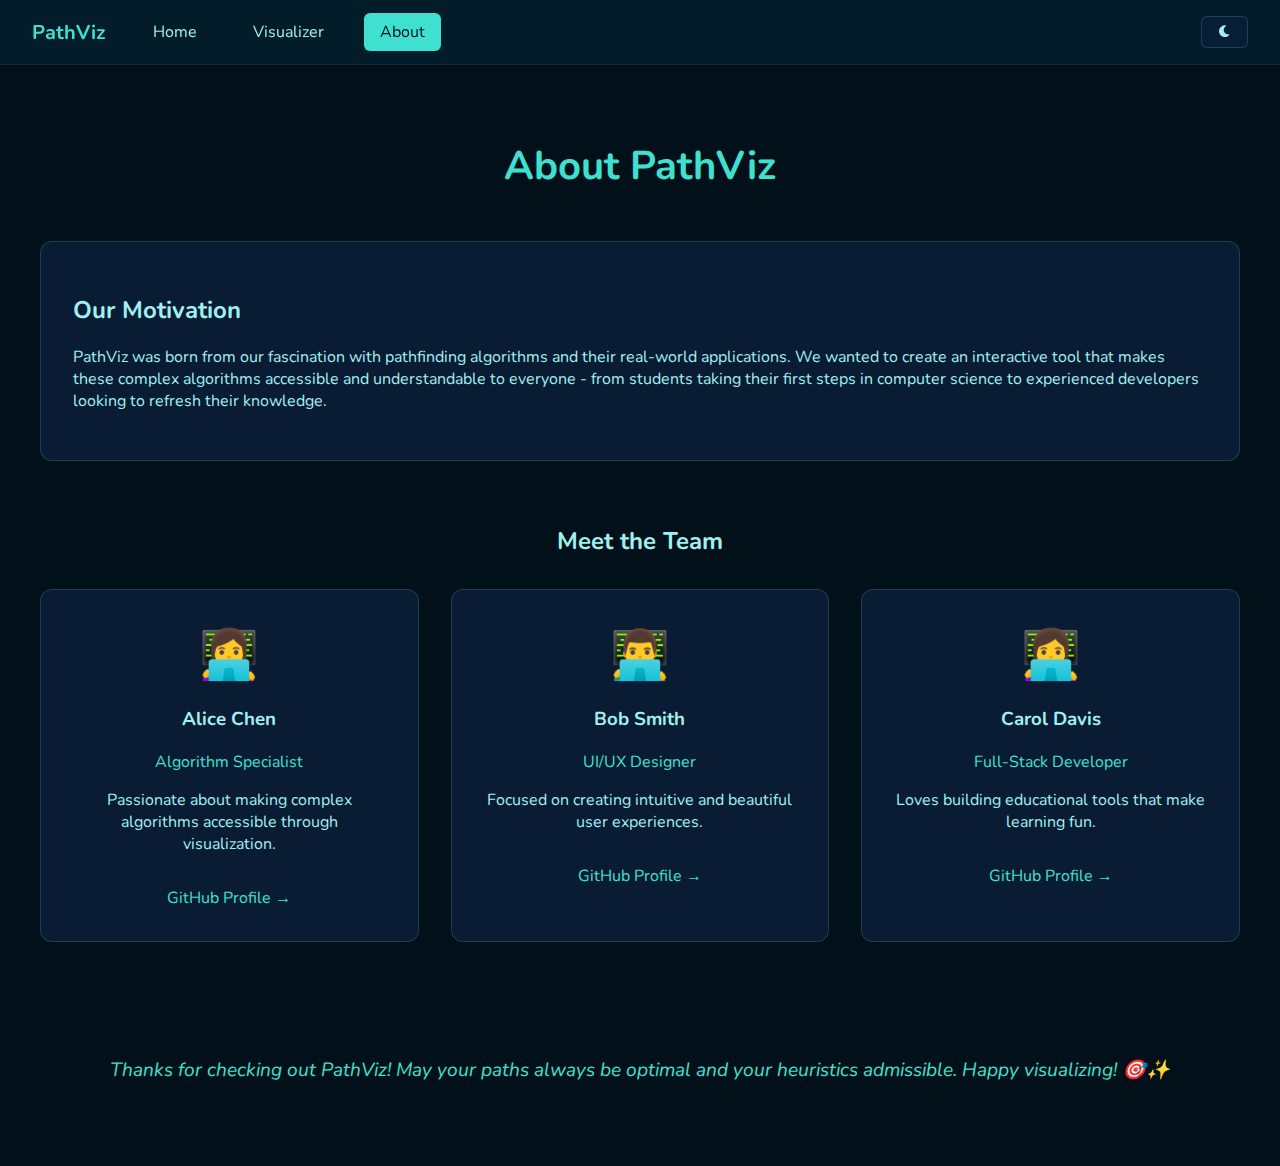
==== about.html @ 30de55ff "MVP is ready" ====
<!DOCTYPE html>
<html lang="en">
<head>
    <meta charset="UTF-8">
    <meta name="viewport" content="width=device-width, initial-scale=1.0">
    <title>About PathViz - Interactive Algorithm Learning</title>
    <link rel="preconnect" href="https://fonts.googleapis.com">
    <link rel="preconnect" href="https://fonts.gstatic.com" crossorigin>
    <link href="https://fonts.googleapis.com/css2?family=Nunito:wght@300;400;600;700&family=JetBrains+Mono:wght@400;500&display=swap" rel="stylesheet">
    <link rel="stylesheet" href="about.css">
    <link rel="stylesheet" href="https://cdnjs.cloudflare.com/ajax/libs/font-awesome/6.0.0/css/all.min.css">
</head>
<body>
    <nav class="navbar">
        <div class="nav-left">
            <a href="landing.html" class="home-link">
                <div class="logo">PathViz</div>
            </a>
            <div class="nav-pagelinks">
                <a href="landing.html" class="nav-link">Home</a>
                <a href="index.html" class="nav-link">Visualizer</a>
                <a href="about.html" class="nav-link active-page">About</a>
            </div>
        </div>
        <button id="theme-toggle" class="theme-btn">
            <i class="fas fa-moon dark-icon"></i>
            <i class="fas fa-sun light-icon"></i>
        </button>
    </nav>

    <main class="about-container">
        <h1>About PathViz</h1>
        
        <section class="motivation-section">
            <div class="motivation-card">
                <h2>Our Motivation</h2>
                <p>PathViz was born from our fascination with pathfinding algorithms and their real-world applications. We wanted to create an interactive tool that makes these complex algorithms accessible and understandable to everyone - from students taking their first steps in computer science to experienced developers looking to refresh their knowledge.</p>
            </div>
        </section>

        <section class="team-section">
            <h2>Meet the Team</h2>
            <div class="dev-cards">
                <div class="dev-card">
                    <div class="dev-avatar">👩‍💻</div>
                    <h3>Alice Chen</h3>
                    <p class="dev-role">Algorithm Specialist</p>
                    <p class="dev-bio">Passionate about making complex algorithms accessible through visualization.</p>
                    <a href="https://github.com" class="dev-link" target="_blank">GitHub Profile →</a>
                </div>
                <div class="dev-card">
                    <div class="dev-avatar">👨‍💻</div>
                    <h3>Bob Smith</h3>
                    <p class="dev-role">UI/UX Designer</p>
                    <p class="dev-bio">Focused on creating intuitive and beautiful user experiences.</p>
                    <a href="https://github.com" class="dev-link" target="_blank">GitHub Profile →</a>
                </div>
                <div class="dev-card">
                    <div class="dev-avatar">👩‍💻</div>
                    <h3>Carol Davis</h3>
                    <p class="dev-role">Full-Stack Developer</p>
                    <p class="dev-bio">Loves building educational tools that make learning fun.</p>
                    <a href="https://github.com" class="dev-link" target="_blank">GitHub Profile →</a>
                </div>
            </div>
        </section>

        <section class="thank-you-section">
            <p class="thank-you">Thanks for checking out PathViz! May your paths always be optimal and your heuristics admissible. Happy visualizing! 🎯✨</p>
        </section>
    </main>

    <script src="about.js"></script>
</body>
</html>
---- about.css ----
/* Import theme variables */
:root {
    /* Dark theme colors */
    --dark-bg-primary: #021019;
    --dark-bg-secondary: #041f2d;
    --dark-cell-default: #0b1f3a;
    --dark-text: #a0f0f0;
    --dark-accent: #40E0D0;

    /* Light theme colors */
    --light-bg-primary: #f0f9ff;
    --light-bg-secondary: #e0f2fe;
    --light-cell-default: #ffffff;
    --light-text: #0f172a;
    --light-accent: #3b82f6;

    /* Default to dark theme */
    --bg-primary: var(--dark-bg-primary);
    --bg-secondary: var(--dark-bg-secondary);
    --text-primary: var(--dark-text);
    --accent: var(--dark-accent);
}

/* Light theme class */
:root.light-theme {
    --bg-primary: var(--light-bg-primary);
    --bg-secondary: var(--light-bg-secondary);
    --text-primary: var(--light-text);
    --accent: var(--light-accent);
}

body {
    font-family: 'Nunito', sans-serif;
    background-color: var(--bg-primary);
    color: var(--text-primary);
    margin: 0;
    padding: 0;
    min-height: 100vh;
}

.navbar {
    background: rgba(4, 31, 45, 0.8);
    backdrop-filter: blur(10px);
    border-bottom: 1px solid rgba(64, 224, 208, 0.1);
    padding: 0rem 2rem;
    display: flex;
    justify-content: space-between;
    align-items: center;
    height: 64px;
    position: fixed;
    top: 0;
    left: 0;
    right: 0;
    z-index: 1000;
}

.nav-left {
    display: flex;
    align-items: center;
    gap: 2rem;
}

.home-link {
    text-decoration: none;
    transition: transform 0.3s ease;
    display: flex;
    align-items: center;
}

.logo {
    color: var(--accent);
    font-size: 1.25rem;
    font-weight: bold;
    font-family: 'Nunito', sans-serif;
    text-decoration: none;
}

.nav-pagelinks {
    display: flex;
    gap: 1.5rem;
}

.nav-link {
    color: var(--text-primary);
    text-decoration: none;
    padding: 0.5rem 1rem;
    border-radius: 6px;
    transition: all 0.3s ease;
}

.nav-link:hover {
    background: rgba(64, 224, 208, 0.1);
    transform: translateY(-2px);
}

.nav-link.active-page {
    background: var(--accent);
    color: var(--bg-primary);
}

.about-container {
    padding: 7rem 2rem 2rem;
    max-width: 1200px;
    margin: 0 auto;
}

h1 {
    text-align: center;
    margin-bottom: 3rem;
    font-size: 2.5rem;
    color: var(--accent);
}

.motivation-section {
    margin-bottom: 4rem;
}

.motivation-card {
    background: rgba(11, 31, 58, 0.8);
    padding: 2rem;
    border-radius: 12px;
    border: 1px solid rgba(64, 224, 208, 0.2);
    margin-bottom: 3rem;
}

.team-section h2 {
    text-align: center;
    margin-bottom: 2rem;
}

.dev-cards {
    display: grid;
    grid-template-columns: repeat(auto-fit, minmax(280px, 1fr));
    gap: 2rem;
    margin-bottom: 4rem;
}

.dev-card {
    background: rgba(11, 31, 58, 0.8);
    padding: 2rem;
    border-radius: 12px;
    border: 1px solid rgba(64, 224, 208, 0.2);
    text-align: center;
    transition: transform 0.3s ease;
}

.dev-card:hover {
    transform: translateY(-5px);
    border-color: var(--accent);
}

.dev-avatar {
    font-size: 3rem;
    margin-bottom: 1rem;
}

.dev-role {
    color: var(--accent);
    margin: 0.5rem 0;
}

.dev-bio {
    margin: 1rem 0;
}

.dev-link {
    color: var(--accent);
    text-decoration: none;
    display: inline-block;
    margin-top: 1rem;
    transition: all 0.3s ease;
}

.dev-link:hover {
    transform: translateX(5px);
}

.thank-you-section {
    text-align: center;
    padding: 2rem;
}

.thank-you {
    font-size: 1.2rem;
    color: var(--accent);
    font-style: italic;
}

@media (max-width: 768px) {
    .dev-cards {
        grid-template-columns: 1fr;
    }
    
    .about-container {
        padding: 5rem 1rem 1rem;
    }
}

/* Update navbar and cards for light theme */
:root.light-theme .navbar {
    background: rgba(224, 242, 254, 0.8);
    border-bottom: 1px solid rgba(59, 130, 246, 0.1);
}

:root.light-theme .motivation-card,
:root.light-theme .dev-card {
    background: rgba(255, 255, 255, 0.9);
    border-color: rgba(59, 130, 246, 0.1);
}

/* Update theme toggle button to match main page */
.theme-btn {
    background: rgba(11, 31, 58, 0.8);
    border: 1px solid rgba(64, 224, 208, 0.2);
    color: var(--text-primary);
    padding: 0.5rem 1rem;
    border-radius: 6px;
    cursor: pointer;
    transition: all 0.3s ease;
    display: flex;
    align-items: center;
    justify-content: center;
}

.theme-btn:hover {
    border-color: var(--accent);
    box-shadow: 0 0 15px rgba(64, 224, 208, 0.2);
    transform: translateY(-2px);
}

.theme-btn .light-icon {
    display: none;
}

.theme-btn .dark-icon {
    display: block;
}

:root.light-theme .theme-btn {
    background: rgba(255, 255, 255, 0.9);
    border-color: rgba(59, 130, 246, 0.2);
}

:root.light-theme .theme-btn .light-icon {
    display: block;
    color: #f59e0b;
}

:root.light-theme .theme-btn .dark-icon {
    display: none;
}

/* Update hover effects for light theme */
:root.light-theme .nav-link:hover {
    background: rgba(59, 130, 246, 0.1);
}

:root.light-theme .dev-card:hover {
    border-color: var(--light-accent);
    box-shadow: 0 0 15px rgba(59, 130, 246, 0.2);
}

:root.light-theme .dev-link:hover {
    color: var(--light-accent);
}
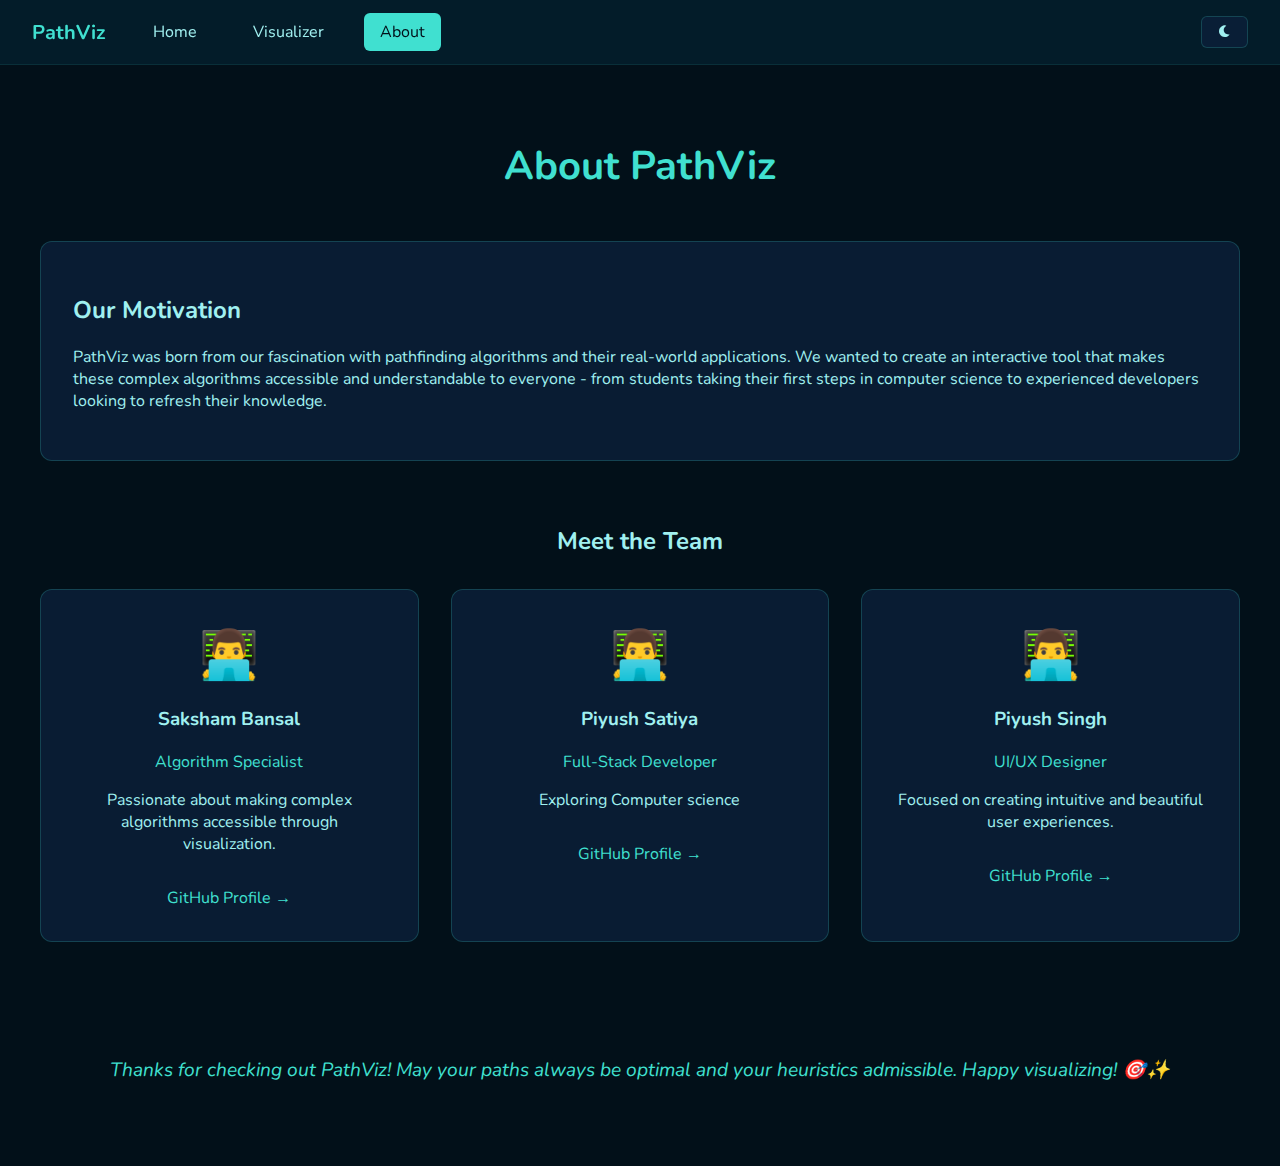
==== commit 41b079c3: "Updated About Us page" ====
--- a/about.html
+++ b/about.html
@@ -13,12 +13,12 @@
 <body>
     <nav class="navbar">
         <div class="nav-left">
-            <a href="landing.html" class="home-link">
+            <a href="index.html" class="home-link">
                 <div class="logo">PathViz</div>
             </a>
             <div class="nav-pagelinks">
-                <a href="landing.html" class="nav-link">Home</a>
-                <a href="index.html" class="nav-link">Visualizer</a>
+                <a href="index.html" class="nav-link">Home</a>
+                <a href="visualizer.html" class="nav-link">Visualizer</a>
                 <a href="about.html" class="nav-link active-page">About</a>
             </div>
         </div>
@@ -42,25 +42,25 @@
             <h2>Meet the Team</h2>
             <div class="dev-cards">
                 <div class="dev-card">
-                    <div class="dev-avatar">👩‍💻</div>
-                    <h3>Alice Chen</h3>
+                    <div class="dev-avatar">👨‍💻</div>
+                    <h3>Saksham Bansal</h3>
                     <p class="dev-role">Algorithm Specialist</p>
                     <p class="dev-bio">Passionate about making complex algorithms accessible through visualization.</p>
-                    <a href="https://github.com" class="dev-link" target="_blank">GitHub Profile →</a>
+                    <a href="#" class="dev-link" target="_blank">GitHub Profile →</a>
                 </div>
                 <div class="dev-card">
                     <div class="dev-avatar">👨‍💻</div>
-                    <h3>Bob Smith</h3>
+                    <h3>Piyush Satiya</h3>
+                    <p class="dev-role">Full-Stack Developer</p>
+                    <p class="dev-bio">Exploring Computer science</p>
+                    <a href="https://github.com/PIYUSH-SATIYA" class="dev-link" target="_blank">GitHub Profile →</a>
+                </div>
+                <div class="dev-card">
+                    <div class="dev-avatar">👨‍💻</div>
+                    <h3>Piyush Singh</h3>
                     <p class="dev-role">UI/UX Designer</p>
                     <p class="dev-bio">Focused on creating intuitive and beautiful user experiences.</p>
-                    <a href="https://github.com" class="dev-link" target="_blank">GitHub Profile →</a>
-                </div>
-                <div class="dev-card">
-                    <div class="dev-avatar">👩‍💻</div>
-                    <h3>Carol Davis</h3>
-                    <p class="dev-role">Full-Stack Developer</p>
-                    <p class="dev-bio">Loves building educational tools that make learning fun.</p>
-                    <a href="https://github.com" class="dev-link" target="_blank">GitHub Profile →</a>
+                    <a href="#" class="dev-link" target="_blank">GitHub Profile →</a>
                 </div>
             </div>
         </section>
@@ -72,4 +72,4 @@
 
     <script src="about.js"></script>
 </body>
-</html> +</html>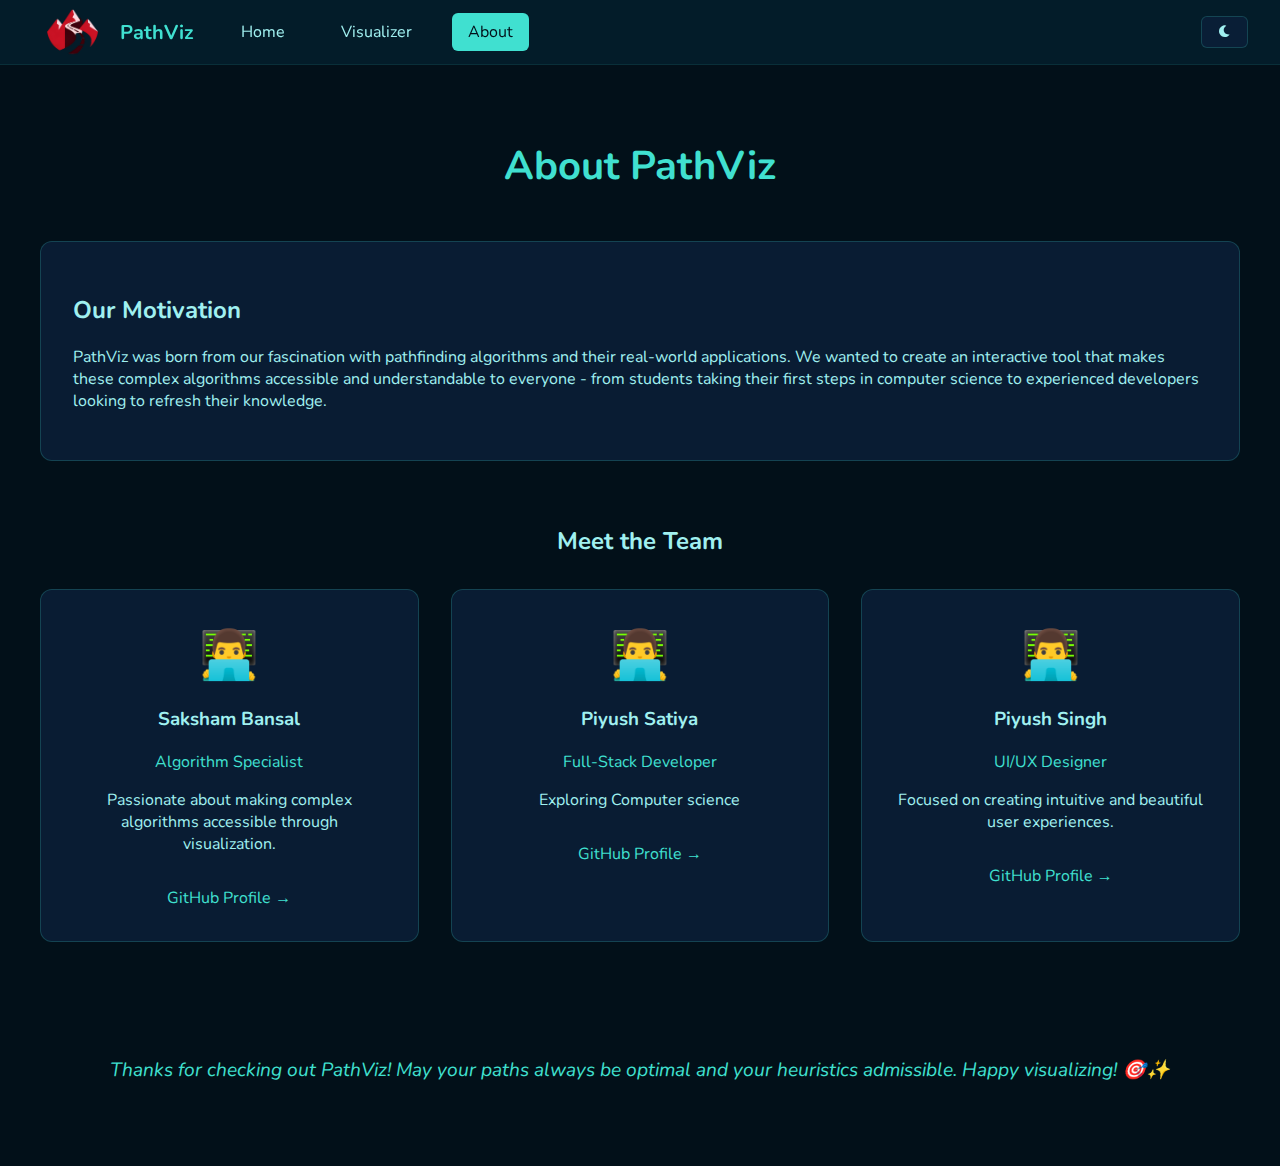
==== commit d0bef9f3: "Added logo of the website" ====
--- a/about.html
+++ b/about.html
@@ -3,7 +3,7 @@
 <head>
     <meta charset="UTF-8">
     <meta name="viewport" content="width=device-width, initial-scale=1.0">
-    <title>About PathViz - Interactive Algorithm Learning</title>
+    <title>PathViz</title>
     <link rel="preconnect" href="https://fonts.googleapis.com">
     <link rel="preconnect" href="https://fonts.gstatic.com" crossorigin>
     <link href="https://fonts.googleapis.com/css2?family=Nunito:wght@300;400;600;700&family=JetBrains+Mono:wght@400;500&display=swap" rel="stylesheet">
@@ -14,6 +14,7 @@
     <nav class="navbar">
         <div class="nav-left">
             <a href="index.html" class="home-link">
+                <img src="assets/Pathviz_favicon.png" alt="PathViz Logo" class="logo-icon">
                 <div class="logo">PathViz</div>
             </a>
             <div class="nav-pagelinks">
--- a/about.css
+++ b/about.css
@@ -73,6 +73,15 @@
     font-weight: bold;
     font-family: 'Nunito', sans-serif;
     text-decoration: none;
+}
+
+.logo-icon {
+    width: 80px;
+    height: 80px;
+    border-radius: 50%;
+    margin-right: 0.5rem;
+    vertical-align: middle;
+    display: inline-block;
 }
 
 .nav-pagelinks {
@@ -262,4 +271,4 @@
 
 :root.light-theme .dev-link:hover {
     color: var(--light-accent);
-} +}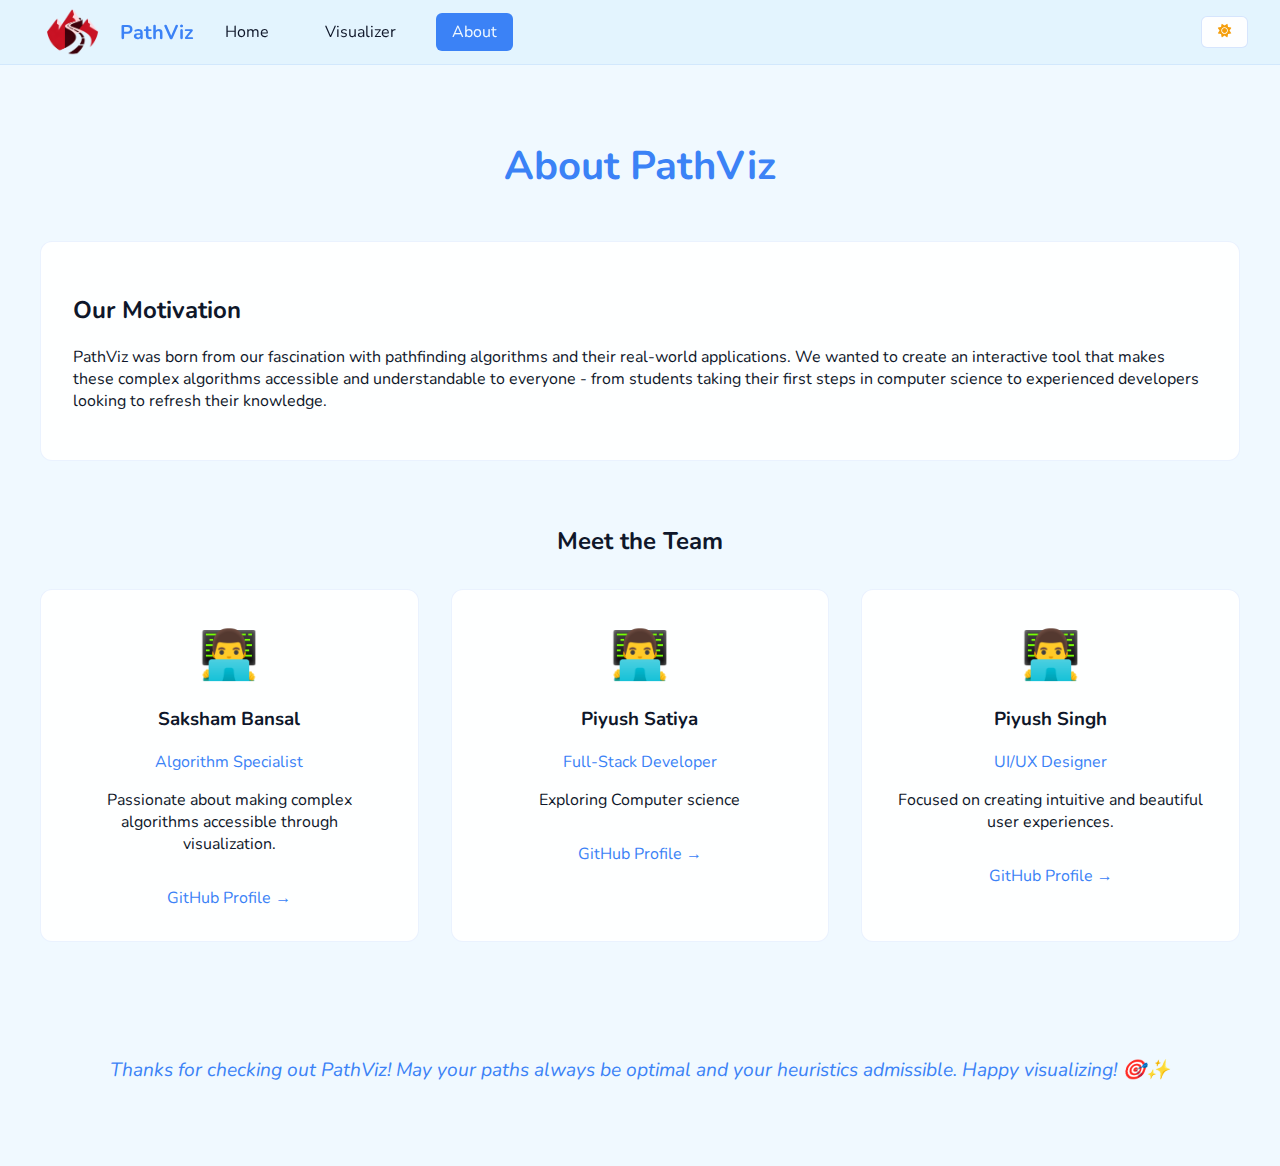
==== commit cdb1736b: "Added responsiveness for smaller screens" ====
--- a/about.html
+++ b/about.html
@@ -13,6 +13,9 @@
 <body>
     <nav class="navbar">
         <div class="nav-left">
+            <button class="mobile-menu-toggle" aria-label="Toggle navigation menu">
+                <i class="fas fa-bars"></i>
+            </button>
             <a href="index.html" class="home-link">
                 <img src="assets/Pathviz_favicon.png" alt="PathViz Logo" class="logo-icon">
                 <div class="logo">PathViz</div>
@@ -28,6 +31,22 @@
             <i class="fas fa-sun light-icon"></i>
         </button>
     </nav>
+
+    <!-- Mobile sidebar navigation -->
+    <div class="mobile-sidebar" aria-hidden="true">
+        <div class="sidebar-header">
+            <h2>Menu</h2>
+            <button class="sidebar-close" aria-label="Close navigation menu">
+                <i class="fas fa-times"></i>
+            </button>
+        </div>
+        <nav class="sidebar-nav">
+            <a href="index.html" class="sidebar-link">Home</a>
+            <a href="visualizer.html" class="sidebar-link">Visualizer</a>
+            <a href="about.html" class="sidebar-link active-page">About</a>
+        </nav>
+    </div>
+    <div class="sidebar-overlay"></div>
 
     <main class="about-container">
         <h1>About PathViz</h1>
--- a/about.css
+++ b/about.css
@@ -57,7 +57,7 @@
 .nav-left {
     display: flex;
     align-items: center;
-    gap: 2rem;
+    gap: 1rem;
 }
 
 .home-link {
@@ -202,6 +202,128 @@
     
     .about-container {
         padding: 5rem 1rem 1rem;
+    }
+    
+    .navbar {
+        padding: 0.75rem 0.5rem;
+        height: auto;
+        flex-wrap: wrap;
+    }
+    
+    .nav-left {
+        width: 100%;
+        display: flex;
+        justify-content: space-between;
+        align-items: center;
+        gap: 0.5rem;
+    }
+    
+    .theme-btn {
+        position: absolute;
+        right: 1rem;
+        top: 1rem;
+    }
+    
+    .nav-pagelinks {
+        display: none;
+    }
+    
+    /* Show mobile sidebar elements on small screens */
+    .mobile-sidebar {
+        display: block;
+    }
+    
+    .mobile-menu-toggle {
+        display: block;
+    }
+    
+    .logo-icon {
+        width: 60px;
+        height: 60px;
+    }
+    
+    h1 {
+        font-size: 2rem;
+        margin-bottom: 2rem;
+    }
+    
+    .motivation-card, 
+    .dev-card {
+        padding: 1.5rem;
+    }
+}
+
+@media (max-width: 480px) {
+    .about-container {
+        padding: 4.5rem 0.75rem 1rem;
+    }
+    
+    .navbar {
+        padding: 0.5rem;
+    }
+    
+    h1 {
+        font-size: 1.8rem;
+    }
+    
+    .dev-card, .motivation-card {
+        padding: 1.25rem;
+    }
+    
+    .logo {
+        font-size: 1rem;
+    }
+    
+    .logo-icon {
+        width: 40px;
+        height: 40px;
+    }
+    
+    .mobile-menu-toggle {
+        font-size: 1.2rem;
+    }
+    
+    .dev-avatar {
+        font-size: 2.5rem;
+    }
+    
+    .dev-role, .dev-bio {
+        font-size: 0.9rem;
+    }
+}
+
+@media (max-width: 360px) {
+    .about-container {
+        padding: 4rem 0.5rem 1rem;
+    }
+    
+    h1 {
+        font-size: 1.6rem;
+    }
+    
+    .dev-card {
+        padding: 1rem;
+    }
+    
+    .motivation-card {
+        padding: 1rem;
+    }
+    
+    .mobile-menu-toggle {
+        font-size: 1rem;
+    }
+    
+    .logo-icon {
+        width: 36px;
+        height: 36px;
+    }
+    
+    .logo {
+        font-size: 0.9rem;
+    }
+    
+    .navbar {
+        padding: 0.25rem;
     }
 }
 
@@ -271,4 +393,155 @@
 
 :root.light-theme .dev-link:hover {
     color: var(--light-accent);
+}
+
+/* Mobile menu toggle button */
+.mobile-menu-toggle {
+    display: none;
+    background: none;
+    border: none;
+    color: var(--text-primary);
+    font-size: 1.5rem;
+    cursor: pointer;
+    padding: 0.5rem;
+    margin-right: 0;
+    transition: color 0.3s ease;
+}
+
+.mobile-menu-toggle:hover {
+    color: var(--accent);
+}
+
+/* Mobile sidebar */
+.mobile-sidebar {
+    position: fixed;
+    top: 0;
+    left: -280px;
+    width: 280px;
+    height: 100vh;
+    background-color: var(--bg-secondary);
+    z-index: 2000;
+    padding: 2rem 1rem;
+    box-shadow: 0 0 20px rgba(0, 0, 0, 0.2);
+    overflow-y: auto;
+    display: none;
+    transition: left 0.3s cubic-bezier(0.4, 0, 0.2, 1);
+}
+
+.mobile-sidebar.open {
+    left: 0;
+}
+
+.sidebar-header {
+    display: flex;
+    justify-content: space-between;
+    align-items: center;
+    margin-bottom: 1.5rem;
+    padding-bottom: 0.75rem;
+    border-bottom: 1px solid rgba(64, 224, 208, 0.1);
+}
+
+.sidebar-header h2 {
+    color: var(--accent);
+    margin: 0;
+    font-size: 1.5rem;
+}
+
+.sidebar-close {
+    background: none;
+    border: none;
+    color: var(--text-primary);
+    font-size: 1.25rem;
+    cursor: pointer;
+    padding: 0.5rem;
+    transition: color 0.3s ease;
+}
+
+.sidebar-close:hover {
+    color: var(--accent);
+}
+
+.sidebar-nav {
+    display: flex;
+    flex-direction: column;
+    gap: 1rem;
+}
+
+.sidebar-link {
+    color: var(--text-primary);
+    text-decoration: none;
+    padding: 0.75rem 1rem;
+    border-radius: 6px;
+    transition: all 0.3s ease;
+    font-size: 1.1rem;
+}
+
+.sidebar-link:hover {
+    background: rgba(64, 224, 208, 0.1);
+    transform: translateX(5px);
+}
+
+.sidebar-link.active-page {
+    background: var(--accent);
+    color: var(--bg-primary);
+}
+
+.sidebar-overlay {
+    position: fixed;
+    top: 0;
+    left: 0;
+    width: 100%;
+    height: 100%;
+    background-color: rgba(0, 0, 0, 0.5);
+    z-index: 1950;
+    display: none;
+}
+
+.sidebar-overlay.visible {
+    display: block;
+}
+
+/* Light theme sidebar */
+:root.light-theme .mobile-sidebar {
+    background-color: var(--light-bg-secondary);
+}
+
+:root.light-theme .sidebar-header {
+    border-bottom: 1px solid rgba(59, 130, 246, 0.1);
+}
+
+:root.light-theme .sidebar-header h2 {
+    color: var(--light-accent);
+}
+
+:root.light-theme .sidebar-close {
+    color: var(--light-text);
+}
+
+:root.light-theme .sidebar-close:hover {
+    color: var(--light-accent);
+}
+
+:root.light-theme .sidebar-link {
+    color: var(--light-text);
+}
+
+:root.light-theme .sidebar-link:hover {
+    background: rgba(59, 130, 246, 0.1);
+}
+
+:root.light-theme .sidebar-link.active-page {
+    background: var(--light-accent);
+    color: white;
+}
+
+/* Added for medium-sized tablets */
+@media (min-width: 769px) and (max-width: 1024px) {
+    .dev-cards {
+        grid-template-columns: repeat(2, 1fr);
+    }
+    
+    .about-container {
+        padding: 7rem 1.5rem 1.5rem;
+    }
 }